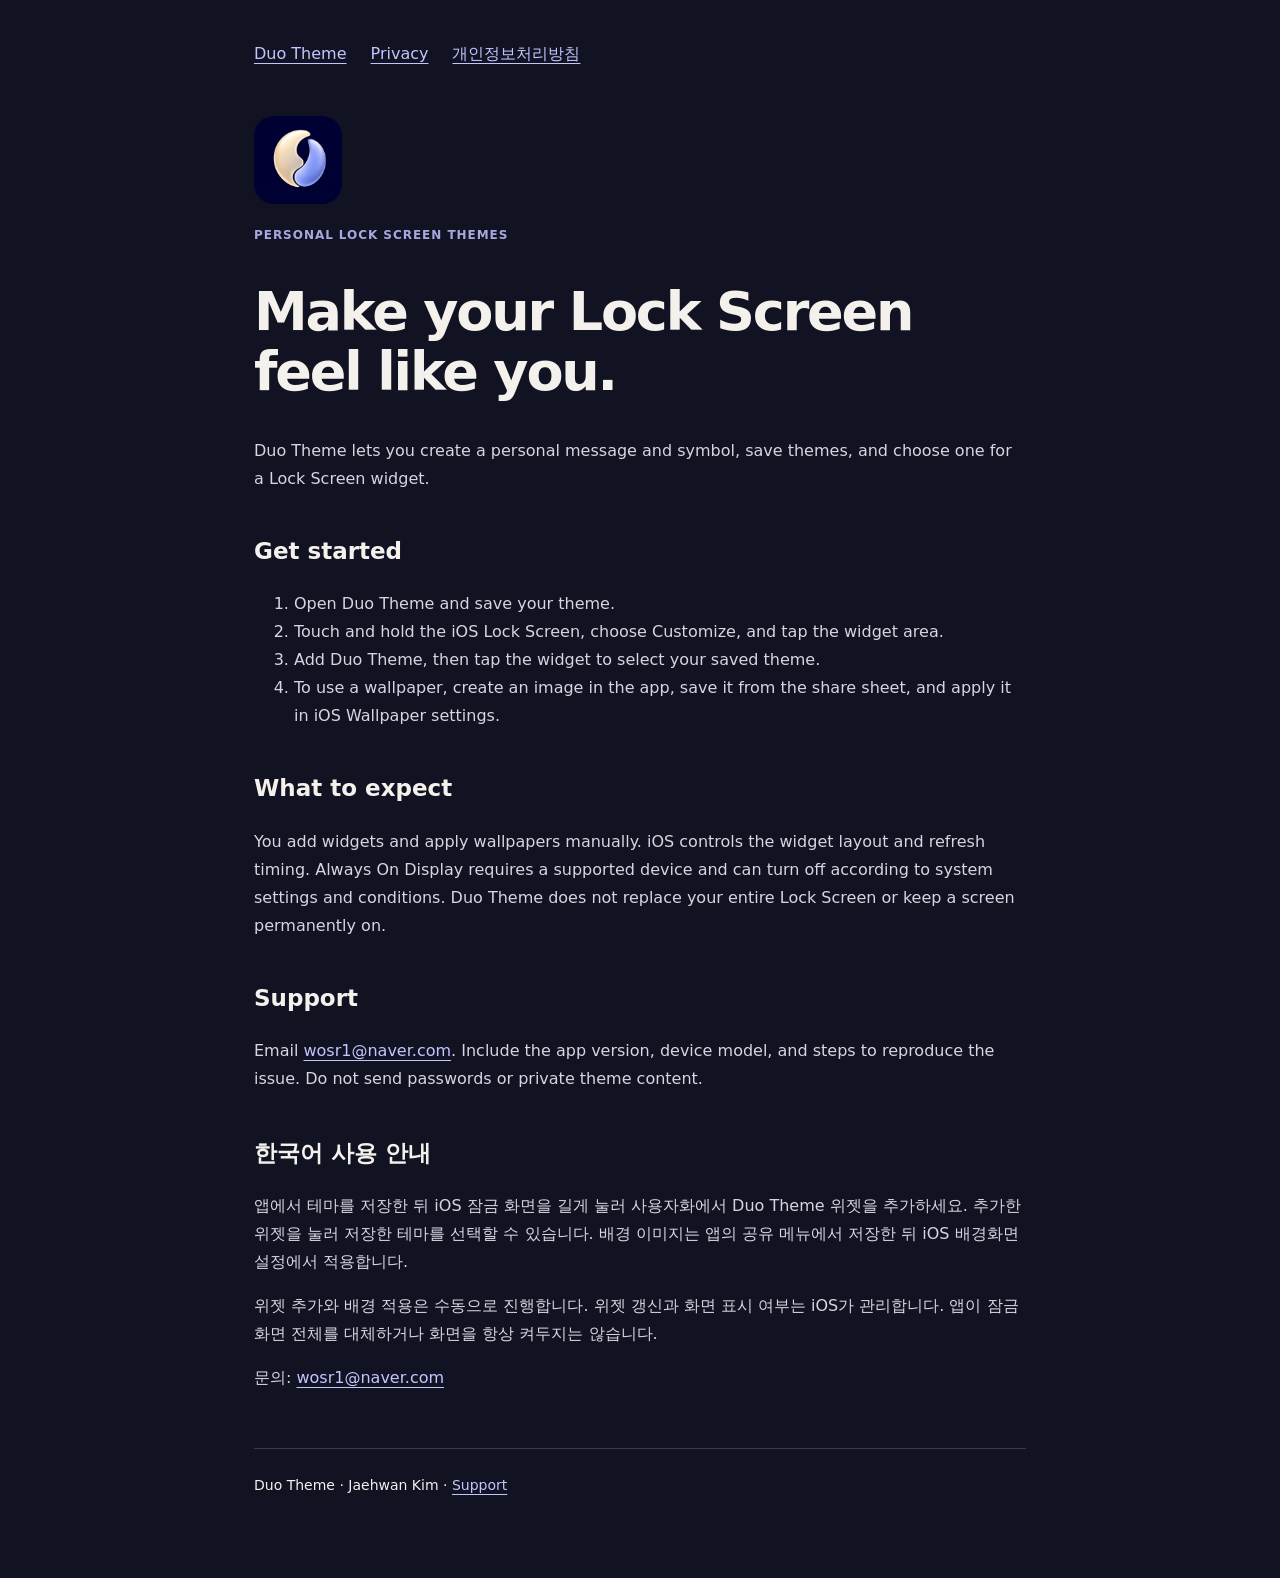
==== index.html @ 1d3c8564 "feat: publish Duo Theme support and privacy pages" ====
<!doctype html><html lang="en"><meta charset="utf-8"><meta name="viewport" content="width=device-width, initial-scale=1"><meta name="description" content="Duo Theme support and privacy information."><title>Support | Duo Theme</title><link rel="stylesheet" href="style.css"><nav aria-label="Main"><a href="index.html">Duo Theme</a><a href="privacy.html">Privacy</a><a href="privacy-ko.html" lang="ko">개인정보처리방침</a></nav><header><img src="icon.png" alt="Duo Theme"><p class="tag">Personal Lock Screen themes</p></header><main><h1>Make your Lock Screen feel like you.</h1><p>Duo Theme lets you create a personal message and symbol, save themes, and choose one for a Lock Screen widget.</p><h2>Get started</h2><ol><li>Open Duo Theme and save your theme.</li><li>Touch and hold the iOS Lock Screen, choose Customize, and tap the widget area.</li><li>Add Duo Theme, then tap the widget to select your saved theme.</li><li>To use a wallpaper, create an image in the app, save it from the share sheet, and apply it in iOS Wallpaper settings.</li></ol><h2>What to expect</h2><p>You add widgets and apply wallpapers manually. iOS controls the widget layout and refresh timing. Always On Display requires a supported device and can turn off according to system settings and conditions. Duo Theme does not replace your entire Lock Screen or keep a screen permanently on.</p><h2>Support</h2><p>Email <a href="mailto:wosr1@naver.com">wosr1@naver.com</a>. Include the app version, device model, and steps to reproduce the issue. Do not send passwords or private theme content.</p><section lang="ko"><h2>한국어 사용 안내</h2><p>앱에서 테마를 저장한 뒤 iOS 잠금 화면을 길게 눌러 사용자화에서 Duo Theme 위젯을 추가하세요. 추가한 위젯을 눌러 저장한 테마를 선택할 수 있습니다. 배경 이미지는 앱의 공유 메뉴에서 저장한 뒤 iOS 배경화면 설정에서 적용합니다.</p><p>위젯 추가와 배경 적용은 수동으로 진행합니다. 위젯 갱신과 화면 표시 여부는 iOS가 관리합니다. 앱이 잠금 화면 전체를 대체하거나 화면을 항상 켜두지는 않습니다.</p><p>문의: <a href="mailto:wosr1@naver.com">wosr1@naver.com</a></p></section></main><footer>Duo Theme · Jaehwan Kim · <a href="mailto:wosr1@naver.com">Support</a></footer></html>
---- style.css ----
:root{color-scheme:light dark;font-family:ui-sans-serif,system-ui,-apple-system,sans-serif;background:#111322;color:#f4f1ed}*{box-sizing:border-box}body{max-width:820px;margin:auto;padding:40px 24px 80px;line-height:1.75}a{color:#c7c3ff;text-underline-offset:4px}nav{display:flex;gap:24px;flex-wrap:wrap;margin-bottom:48px}header{margin:32px 0}h1{font-size:clamp(34px,7vw,54px);line-height:1.1;letter-spacing:-.04em}h2{font-size:23px;margin-top:38px}p,li{color:#d6d6e1}img{width:88px;height:88px;border-radius:20px}section{margin-top:40px}footer{border-top:1px solid #393a4c;margin-top:56px;padding-top:24px;font-size:14px}.tag{color:#aaa6df;font-weight:650;letter-spacing:.08em;text-transform:uppercase;font-size:12px}
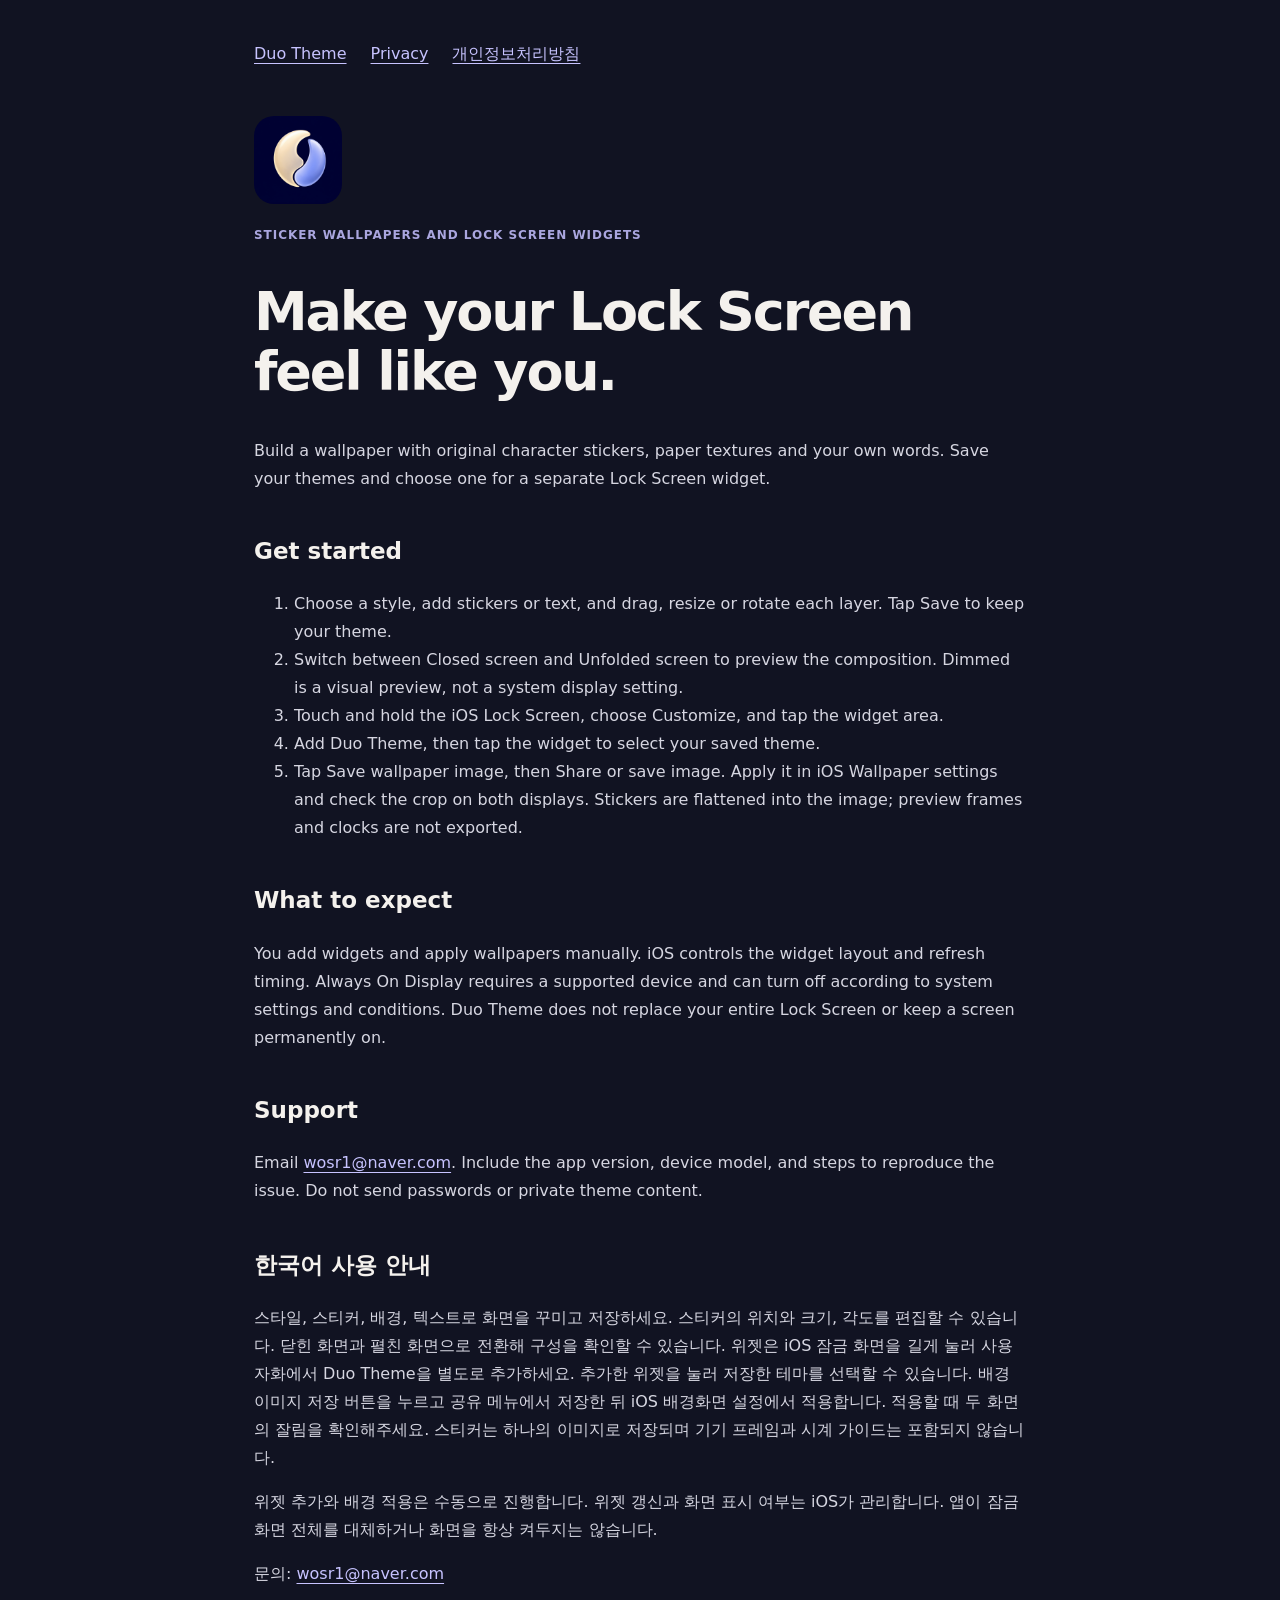
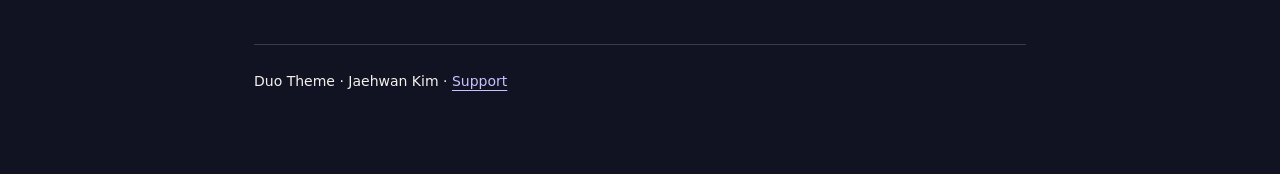
==== commit 7b0e0f08: "Update support guide for sticker studio and unfolded previews" ====
--- a/index.html
+++ b/index.html
@@ -1 +1 @@
-<!doctype html><html lang="en"><meta charset="utf-8"><meta name="viewport" content="width=device-width, initial-scale=1"><meta name="description" content="Duo Theme support and privacy information."><title>Support | Duo Theme</title><link rel="stylesheet" href="style.css"><nav aria-label="Main"><a href="index.html">Duo Theme</a><a href="privacy.html">Privacy</a><a href="privacy-ko.html" lang="ko">개인정보처리방침</a></nav><header><img src="icon.png" alt="Duo Theme"><p class="tag">Personal Lock Screen themes</p></header><main><h1>Make your Lock Screen feel like you.</h1><p>Duo Theme lets you create a personal message and symbol, save themes, and choose one for a Lock Screen widget.</p><h2>Get started</h2><ol><li>Open Duo Theme and save your theme.</li><li>Touch and hold the iOS Lock Screen, choose Customize, and tap the widget area.</li><li>Add Duo Theme, then tap the widget to select your saved theme.</li><li>To use a wallpaper, create an image in the app, save it from the share sheet, and apply it in iOS Wallpaper settings.</li></ol><h2>What to expect</h2><p>You add widgets and apply wallpapers manually. iOS controls the widget layout and refresh timing. Always On Display requires a supported device and can turn off according to system settings and conditions. Duo Theme does not replace your entire Lock Screen or keep a screen permanently on.</p><h2>Support</h2><p>Email <a href="mailto:wosr1@naver.com">wosr1@naver.com</a>. Include the app version, device model, and steps to reproduce the issue. Do not send passwords or private theme content.</p><section lang="ko"><h2>한국어 사용 안내</h2><p>앱에서 테마를 저장한 뒤 iOS 잠금 화면을 길게 눌러 사용자화에서 Duo Theme 위젯을 추가하세요. 추가한 위젯을 눌러 저장한 테마를 선택할 수 있습니다. 배경 이미지는 앱의 공유 메뉴에서 저장한 뒤 iOS 배경화면 설정에서 적용합니다.</p><p>위젯 추가와 배경 적용은 수동으로 진행합니다. 위젯 갱신과 화면 표시 여부는 iOS가 관리합니다. 앱이 잠금 화면 전체를 대체하거나 화면을 항상 켜두지는 않습니다.</p><p>문의: <a href="mailto:wosr1@naver.com">wosr1@naver.com</a></p></section></main><footer>Duo Theme · Jaehwan Kim · <a href="mailto:wosr1@naver.com">Support</a></footer></html>+<!doctype html><html lang="en"><meta charset="utf-8"><meta name="viewport" content="width=device-width, initial-scale=1"><meta name="description" content="Duo Theme support and privacy information."><title>Support | Duo Theme</title><link rel="stylesheet" href="style.css"><nav aria-label="Main"><a href="index.html">Duo Theme</a><a href="privacy.html">Privacy</a><a href="privacy-ko.html" lang="ko">개인정보처리방침</a></nav><header><img src="icon.png" alt="Duo Theme"><p class="tag">Sticker wallpapers and Lock Screen widgets</p></header><main><h1>Make your Lock Screen feel like you.</h1><p>Build a wallpaper with original character stickers, paper textures and your own words. Save your themes and choose one for a separate Lock Screen widget.</p><h2>Get started</h2><ol><li>Choose a style, add stickers or text, and drag, resize or rotate each layer. Tap Save to keep your theme.</li><li>Switch between Closed screen and Unfolded screen to preview the composition. Dimmed is a visual preview, not a system display setting.</li><li>Touch and hold the iOS Lock Screen, choose Customize, and tap the widget area.</li><li>Add Duo Theme, then tap the widget to select your saved theme.</li><li>Tap Save wallpaper image, then Share or save image. Apply it in iOS Wallpaper settings and check the crop on both displays. Stickers are flattened into the image; preview frames and clocks are not exported.</li></ol><h2>What to expect</h2><p>You add widgets and apply wallpapers manually. iOS controls the widget layout and refresh timing. Always On Display requires a supported device and can turn off according to system settings and conditions. Duo Theme does not replace your entire Lock Screen or keep a screen permanently on.</p><h2>Support</h2><p>Email <a href="mailto:wosr1@naver.com">wosr1@naver.com</a>. Include the app version, device model, and steps to reproduce the issue. Do not send passwords or private theme content.</p><section lang="ko"><h2>한국어 사용 안내</h2><p>스타일, 스티커, 배경, 텍스트로 화면을 꾸미고 저장하세요. 스티커의 위치와 크기, 각도를 편집할 수 있습니다. 닫힌 화면과 펼친 화면으로 전환해 구성을 확인할 수 있습니다. 위젯은 iOS 잠금 화면을 길게 눌러 사용자화에서 Duo Theme을 별도로 추가하세요. 추가한 위젯을 눌러 저장한 테마를 선택할 수 있습니다. 배경 이미지 저장 버튼을 누르고 공유 메뉴에서 저장한 뒤 iOS 배경화면 설정에서 적용합니다. 적용할 때 두 화면의 잘림을 확인해주세요. 스티커는 하나의 이미지로 저장되며 기기 프레임과 시계 가이드는 포함되지 않습니다.</p><p>위젯 추가와 배경 적용은 수동으로 진행합니다. 위젯 갱신과 화면 표시 여부는 iOS가 관리합니다. 앱이 잠금 화면 전체를 대체하거나 화면을 항상 켜두지는 않습니다.</p><p>문의: <a href="mailto:wosr1@naver.com">wosr1@naver.com</a></p></section></main><footer>Duo Theme · Jaehwan Kim · <a href="mailto:wosr1@naver.com">Support</a></footer></html>
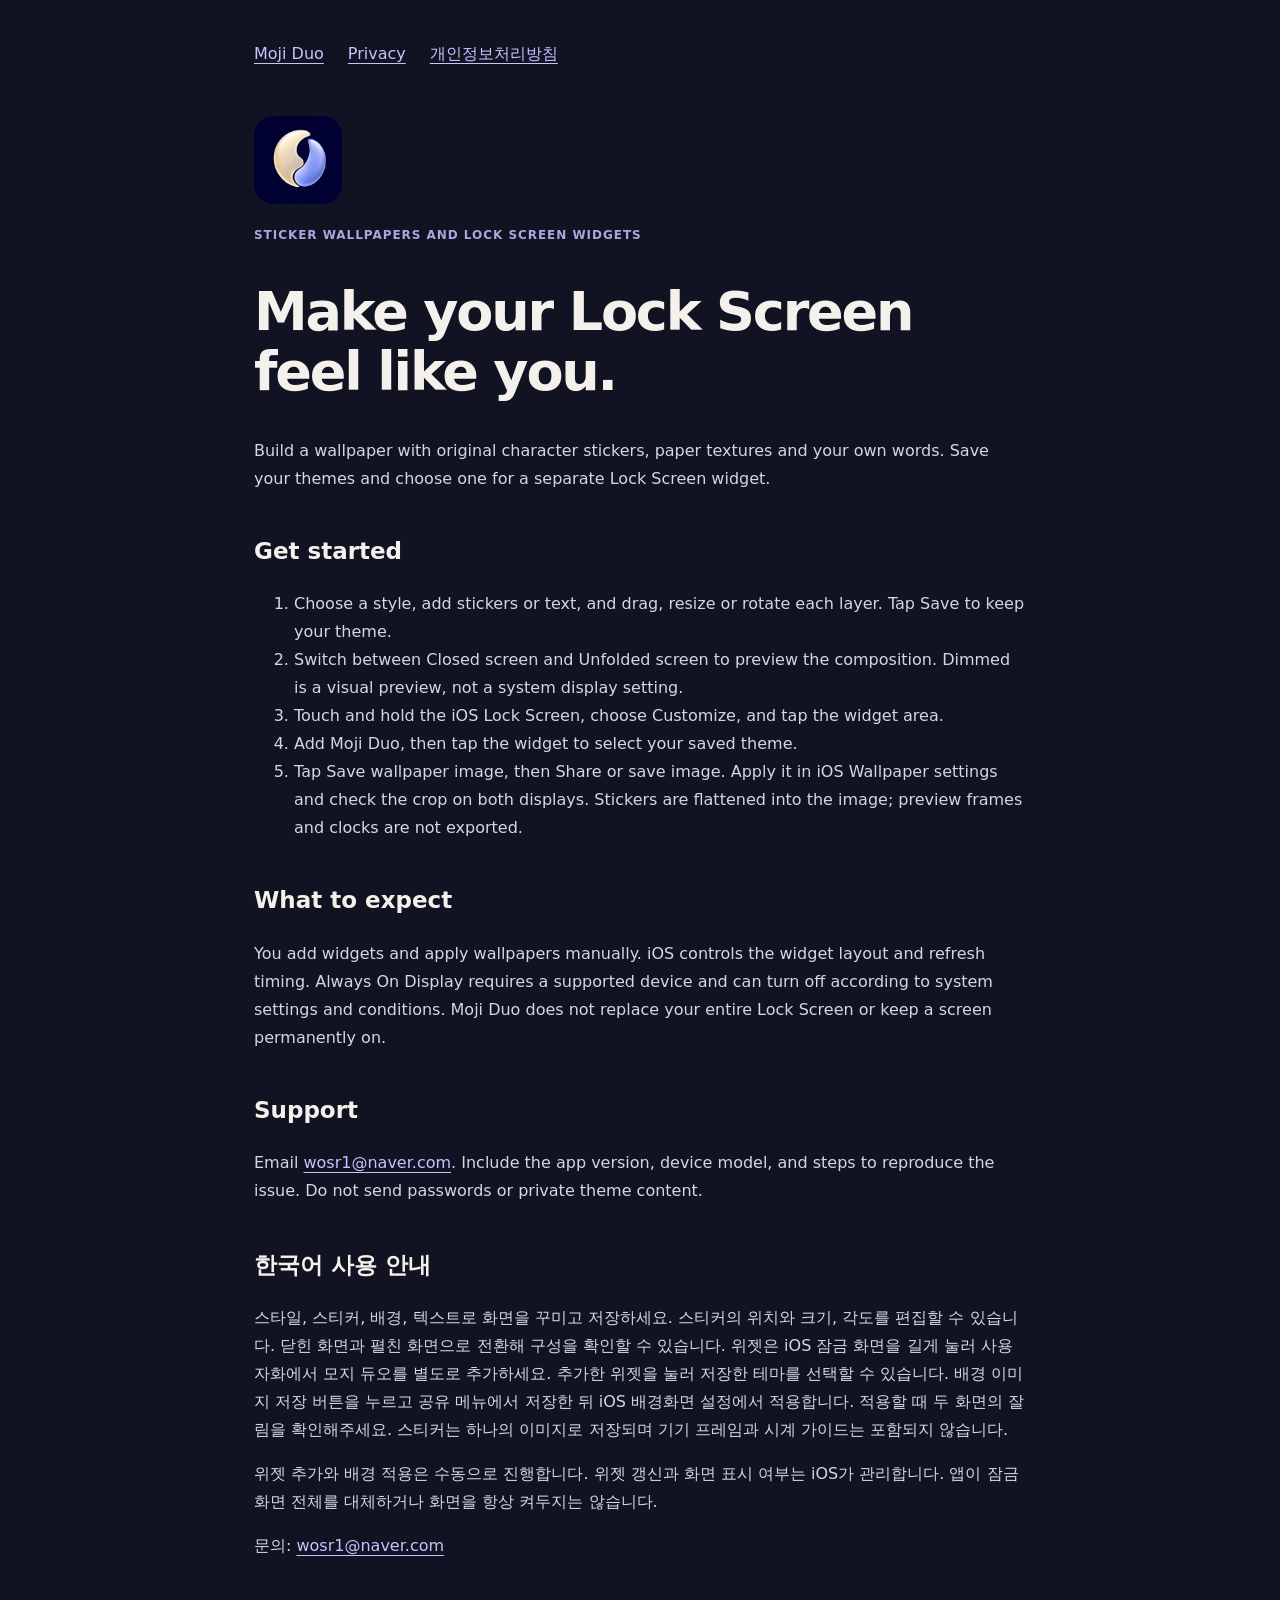
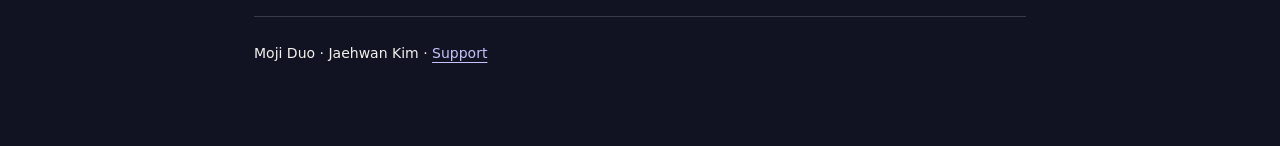
==== commit 00a4f5b5: "Rename app to Moji Duo on support and privacy pages Replace the old app name in page titles, headers" ====
--- a/index.html
+++ b/index.html
@@ -1 +1 @@
-<!doctype html><html lang="en"><meta charset="utf-8"><meta name="viewport" content="width=device-width, initial-scale=1"><meta name="description" content="Duo Theme support and privacy information."><title>Support | Duo Theme</title><link rel="stylesheet" href="style.css"><nav aria-label="Main"><a href="index.html">Duo Theme</a><a href="privacy.html">Privacy</a><a href="privacy-ko.html" lang="ko">개인정보처리방침</a></nav><header><img src="icon.png" alt="Duo Theme"><p class="tag">Sticker wallpapers and Lock Screen widgets</p></header><main><h1>Make your Lock Screen feel like you.</h1><p>Build a wallpaper with original character stickers, paper textures and your own words. Save your themes and choose one for a separate Lock Screen widget.</p><h2>Get started</h2><ol><li>Choose a style, add stickers or text, and drag, resize or rotate each layer. Tap Save to keep your theme.</li><li>Switch between Closed screen and Unfolded screen to preview the composition. Dimmed is a visual preview, not a system display setting.</li><li>Touch and hold the iOS Lock Screen, choose Customize, and tap the widget area.</li><li>Add Duo Theme, then tap the widget to select your saved theme.</li><li>Tap Save wallpaper image, then Share or save image. Apply it in iOS Wallpaper settings and check the crop on both displays. Stickers are flattened into the image; preview frames and clocks are not exported.</li></ol><h2>What to expect</h2><p>You add widgets and apply wallpapers manually. iOS controls the widget layout and refresh timing. Always On Display requires a supported device and can turn off according to system settings and conditions. Duo Theme does not replace your entire Lock Screen or keep a screen permanently on.</p><h2>Support</h2><p>Email <a href="mailto:wosr1@naver.com">wosr1@naver.com</a>. Include the app version, device model, and steps to reproduce the issue. Do not send passwords or private theme content.</p><section lang="ko"><h2>한국어 사용 안내</h2><p>스타일, 스티커, 배경, 텍스트로 화면을 꾸미고 저장하세요. 스티커의 위치와 크기, 각도를 편집할 수 있습니다. 닫힌 화면과 펼친 화면으로 전환해 구성을 확인할 수 있습니다. 위젯은 iOS 잠금 화면을 길게 눌러 사용자화에서 Duo Theme을 별도로 추가하세요. 추가한 위젯을 눌러 저장한 테마를 선택할 수 있습니다. 배경 이미지 저장 버튼을 누르고 공유 메뉴에서 저장한 뒤 iOS 배경화면 설정에서 적용합니다. 적용할 때 두 화면의 잘림을 확인해주세요. 스티커는 하나의 이미지로 저장되며 기기 프레임과 시계 가이드는 포함되지 않습니다.</p><p>위젯 추가와 배경 적용은 수동으로 진행합니다. 위젯 갱신과 화면 표시 여부는 iOS가 관리합니다. 앱이 잠금 화면 전체를 대체하거나 화면을 항상 켜두지는 않습니다.</p><p>문의: <a href="mailto:wosr1@naver.com">wosr1@naver.com</a></p></section></main><footer>Duo Theme · Jaehwan Kim · <a href="mailto:wosr1@naver.com">Support</a></footer></html>+<!doctype html><html lang="en"><meta charset="utf-8"><meta name="viewport" content="width=device-width, initial-scale=1"><meta name="description" content="Moji Duo support and privacy information."><title>Support | Moji Duo</title><link rel="stylesheet" href="style.css"><nav aria-label="Main"><a href="index.html">Moji Duo</a><a href="privacy.html">Privacy</a><a href="privacy-ko.html" lang="ko">개인정보처리방침</a></nav><header><img src="icon.png" alt="Moji Duo"><p class="tag">Sticker wallpapers and Lock Screen widgets</p></header><main><h1>Make your Lock Screen feel like you.</h1><p>Build a wallpaper with original character stickers, paper textures and your own words. Save your themes and choose one for a separate Lock Screen widget.</p><h2>Get started</h2><ol><li>Choose a style, add stickers or text, and drag, resize or rotate each layer. Tap Save to keep your theme.</li><li>Switch between Closed screen and Unfolded screen to preview the composition. Dimmed is a visual preview, not a system display setting.</li><li>Touch and hold the iOS Lock Screen, choose Customize, and tap the widget area.</li><li>Add Moji Duo, then tap the widget to select your saved theme.</li><li>Tap Save wallpaper image, then Share or save image. Apply it in iOS Wallpaper settings and check the crop on both displays. Stickers are flattened into the image; preview frames and clocks are not exported.</li></ol><h2>What to expect</h2><p>You add widgets and apply wallpapers manually. iOS controls the widget layout and refresh timing. Always On Display requires a supported device and can turn off according to system settings and conditions. Moji Duo does not replace your entire Lock Screen or keep a screen permanently on.</p><h2>Support</h2><p>Email <a href="mailto:wosr1@naver.com">wosr1@naver.com</a>. Include the app version, device model, and steps to reproduce the issue. Do not send passwords or private theme content.</p><section lang="ko"><h2>한국어 사용 안내</h2><p>스타일, 스티커, 배경, 텍스트로 화면을 꾸미고 저장하세요. 스티커의 위치와 크기, 각도를 편집할 수 있습니다. 닫힌 화면과 펼친 화면으로 전환해 구성을 확인할 수 있습니다. 위젯은 iOS 잠금 화면을 길게 눌러 사용자화에서 모지 듀오를 별도로 추가하세요. 추가한 위젯을 눌러 저장한 테마를 선택할 수 있습니다. 배경 이미지 저장 버튼을 누르고 공유 메뉴에서 저장한 뒤 iOS 배경화면 설정에서 적용합니다. 적용할 때 두 화면의 잘림을 확인해주세요. 스티커는 하나의 이미지로 저장되며 기기 프레임과 시계 가이드는 포함되지 않습니다.</p><p>위젯 추가와 배경 적용은 수동으로 진행합니다. 위젯 갱신과 화면 표시 여부는 iOS가 관리합니다. 앱이 잠금 화면 전체를 대체하거나 화면을 항상 켜두지는 않습니다.</p><p>문의: <a href="mailto:wosr1@naver.com">wosr1@naver.com</a></p></section></main><footer>Moji Duo · Jaehwan Kim · <a href="mailto:wosr1@naver.com">Support</a></footer></html>
